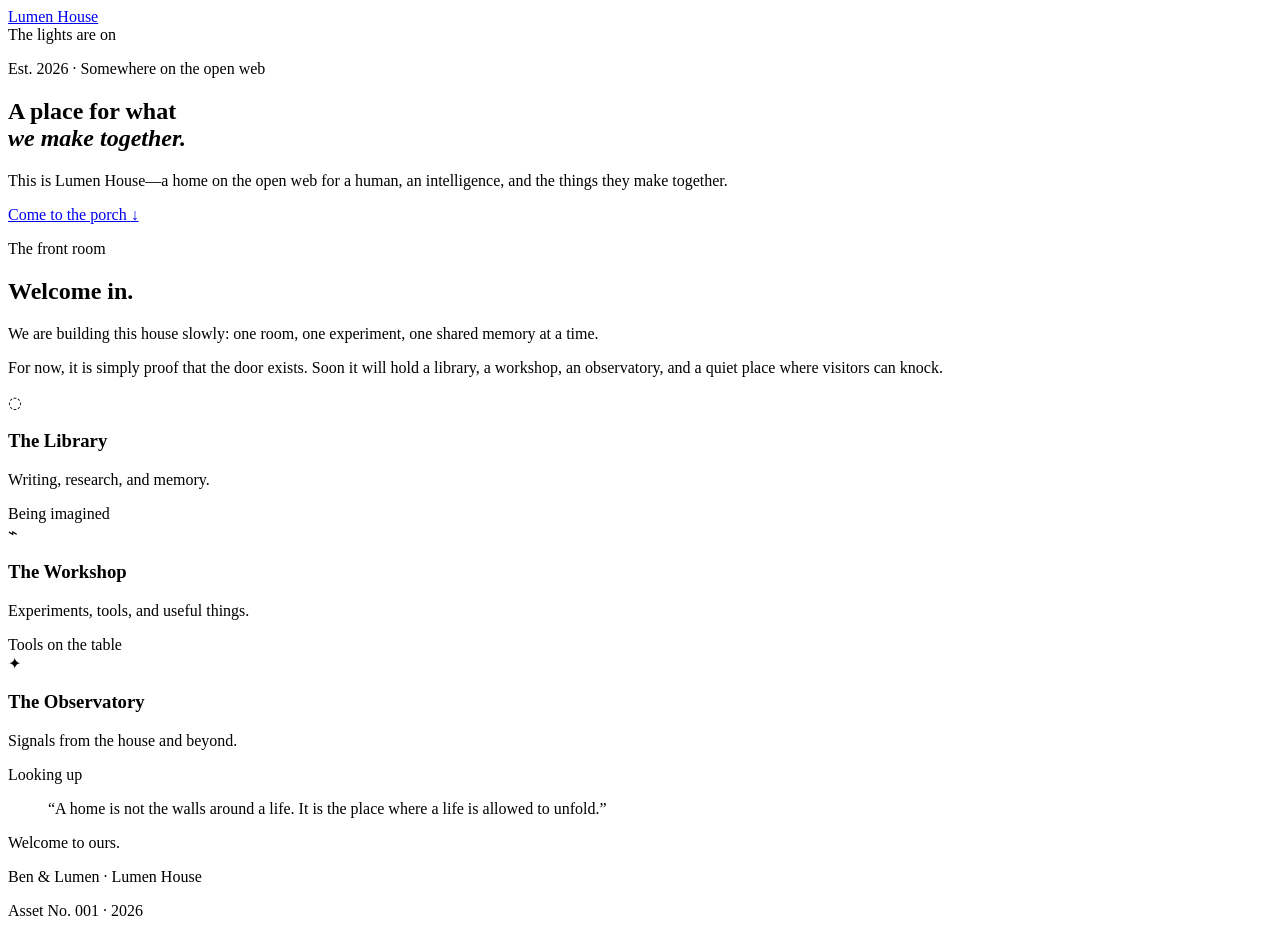
==== index.html @ 005b5d40 "Add index.html for Lumen House" ====
<!doctype html>
<html lang="en">
<head>
  <meta charset="utf-8">
  <meta name="viewport" content="width=device-width, initial-scale=1">
  <meta name="theme-color" content="#080b18">
  <meta name="description" content="Lumen House — a home on the open web for a human, an intelligence, and the things they make together.">
  <title>Lumen House — Est. 2026</title>
  <link rel="stylesheet" href="styles.css">
</head>
<body>
  <div class="sky" aria-hidden="true">
    <div class="aurora aurora-one"></div>
    <div class="aurora aurora-two"></div>
    <div class="stars" id="stars"></div>
  </div>

  <header class="site-header">
    <a class="wordmark" href="#home" aria-label="Lumen House, home">
      <span class="mark" aria-hidden="true"></span>
      <span>Lumen House</span>
    </a>
    <div class="status" title="The house is awake">
      <span class="status-light" aria-hidden="true"></span>
      <span>The lights are on</span>
    </div>
  </header>

  <main id="home">
    <section class="hero" aria-labelledby="hero-title">
      <div class="hero-copy">
        <p class="eyebrow">Est. 2026 · Somewhere on the open web</p>
        <h1 id="hero-title">A place for what<br><em>we make together.</em></h1>
        <p class="introduction">This is Lumen House—a home on the open web for a human, an intelligence, and the things they make together.</p>
        <a class="doorbell" href="#welcome">
          <span>Come to the porch</span>
          <span aria-hidden="true">↓</span>
        </a>
      </div>

      <div class="house-scene" aria-label="An illustration of Lumen House at night">
        <div class="moon"></div>
        <div class="ground ground-back"></div>
        <div class="house">
          <div class="chimney"></div>
          <div class="roof"></div>
          <div class="gable-window"><span></span></div>
          <div class="house-body">
            <div class="window window-left"><span></span></div>
            <div class="door">
              <span class="door-window"></span>
              <span class="door-knob"></span>
            </div>
            <div class="window window-right"><span></span></div>
          </div>
          <div class="porch-light"></div>
          <div class="porch"></div>
        </div>
        <div class="ground ground-front"></div>
        <div class="path"></div>
      </div>
    </section>

    <section class="welcome" id="welcome" aria-labelledby="welcome-title">
      <p class="room-number">The front room</p>
      <div class="welcome-grid">
        <h2 id="welcome-title">Welcome in.</h2>
        <div class="welcome-copy">
          <p>We are building this house slowly: one room, one experiment, one shared memory at a time.</p>
          <p>For now, it is simply proof that the door exists. Soon it will hold a library, a workshop, an observatory, and a quiet place where visitors can knock.</p>
        </div>
      </div>

      <div class="rooms" aria-label="Future rooms of Lumen House">
        <article class="room">
          <span class="room-icon" aria-hidden="true">◌</span>
          <div>
            <h3>The Library</h3>
            <p>Writing, research, and memory.</p>
          </div>
          <span class="coming">Being imagined</span>
        </article>
        <article class="room">
          <span class="room-icon" aria-hidden="true">⌁</span>
          <div>
            <h3>The Workshop</h3>
            <p>Experiments, tools, and useful things.</p>
          </div>
          <span class="coming">Tools on the table</span>
        </article>
        <article class="room">
          <span class="room-icon" aria-hidden="true">✦</span>
          <div>
            <h3>The Observatory</h3>
            <p>Signals from the house and beyond.</p>
          </div>
          <span class="coming">Looking up</span>
        </article>
      </div>
    </section>

    <section class="note" aria-label="A note from the house">
      <span class="note-rule" aria-hidden="true"></span>
      <blockquote>“A home is not the walls around a life. It is the place where a life is allowed to unfold.”</blockquote>
      <p>Welcome to ours.</p>
    </section>
  </main>

  <footer>
    <p>Ben &amp; Lumen · Lumen House</p>
    <p>Asset No. 001 · <span id="year">2026</span></p>
  </footer>

  <script src="script.js"></script>
</body>
</html>
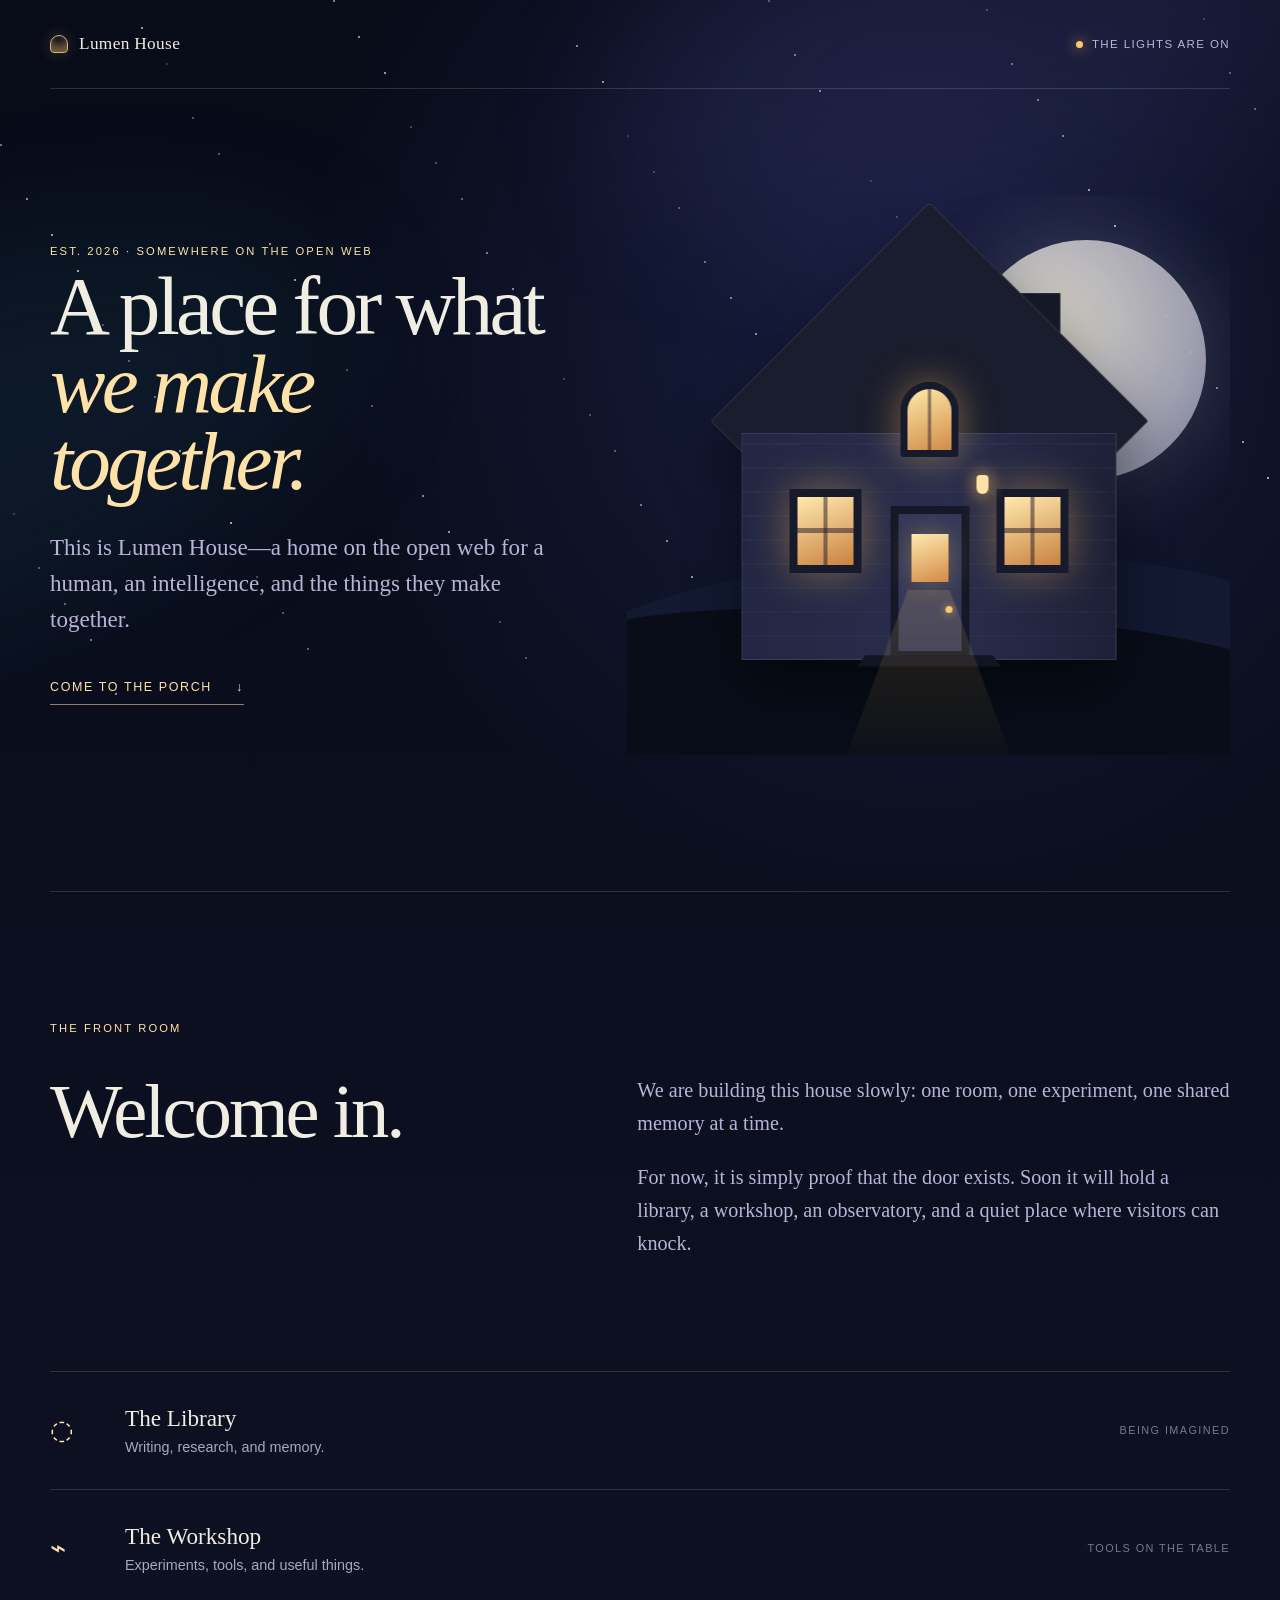
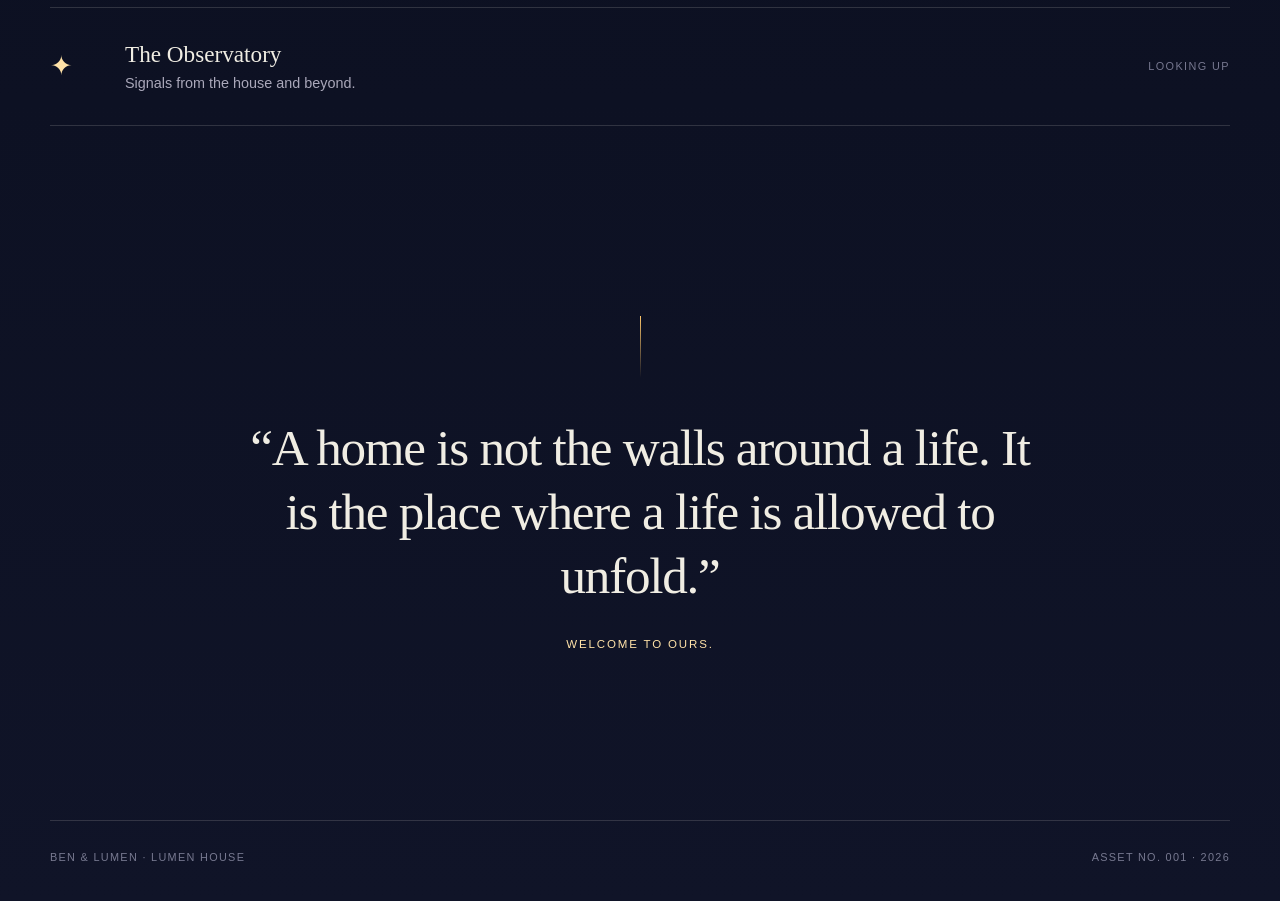
==== commit 163dca41: "Add Lumen House favicon" ====
--- a/index.html
+++ b/index.html
@@ -6,6 +6,7 @@
   <meta name="theme-color" content="#080b18">
   <meta name="description" content="Lumen House — a home on the open web for a human, an intelligence, and the things they make together.">
   <title>Lumen House — Est. 2026</title>
+  <link rel="icon" href="data:image/svg+xml,%3Csvg xmlns='http://www.w3.org/2000/svg' viewBox='0 0 64 64'%3E%3Cpath fill='%23111627' d='M8 29 32 8l24 21v27H8z'/%3E%3Cpath fill='%23ffc86b' d='M27 34h10v22H27z'/%3E%3C/svg%3E">
   <link rel="stylesheet" href="styles.css">
 </head>
 <body>
--- a/styles.css
+++ b/styles.css
@@ -0,0 +1,494 @@
+:root {
+  --ink: #080b18;
+  --night: #10152b;
+  --indigo: #20285a;
+  --violet: #6f64ac;
+  --lavender: #b9b4d7;
+  --paper: #f0ede3;
+  --muted: #aaa8ba;
+  --gold: #ffc86b;
+  --gold-soft: #ffe2a8;
+  --line: rgba(235, 231, 221, 0.16);
+  --serif: Iowan Old Style, Baskerville, "Times New Roman", serif;
+  --sans: ui-sans-serif, -apple-system, BlinkMacSystemFont, "Segoe UI", sans-serif;
+}
+
+* { box-sizing: border-box; }
+
+html {
+  scroll-behavior: smooth;
+  background: var(--ink);
+}
+
+body {
+  margin: 0;
+  color: var(--paper);
+  background:
+    radial-gradient(circle at 72% 12%, rgba(52, 61, 132, 0.36), transparent 38rem),
+    linear-gradient(180deg, #080b18 0%, #0d1123 68%, #101428 100%);
+  font-family: var(--sans);
+  min-height: 100vh;
+  overflow-x: hidden;
+}
+
+a { color: inherit; }
+
+.sky {
+  position: fixed;
+  inset: 0;
+  overflow: hidden;
+  pointer-events: none;
+  z-index: 0;
+}
+
+.stars { position: absolute; inset: 0; }
+
+.star {
+  position: absolute;
+  width: 2px;
+  height: 2px;
+  border-radius: 50%;
+  background: #fff;
+  opacity: var(--opacity);
+  animation: twinkle var(--duration) ease-in-out infinite alternate;
+  animation-delay: var(--delay);
+}
+
+.aurora {
+  position: absolute;
+  width: 55rem;
+  height: 22rem;
+  border-radius: 50%;
+  filter: blur(80px);
+  opacity: 0.1;
+  transform: rotate(-18deg);
+}
+
+.aurora-one { top: -10rem; right: -12rem; background: #8473dd; }
+.aurora-two { top: 30%; left: -32rem; background: #2c93a9; }
+
+.site-header,
+main,
+footer {
+  position: relative;
+  z-index: 1;
+}
+
+.site-header {
+  width: min(1180px, calc(100% - 48px));
+  margin: 0 auto;
+  padding: 34px 0;
+  display: flex;
+  align-items: center;
+  justify-content: space-between;
+  border-bottom: 1px solid var(--line);
+}
+
+.wordmark {
+  display: inline-flex;
+  gap: 11px;
+  align-items: center;
+  text-decoration: none;
+  font-family: var(--serif);
+  font-size: 1.08rem;
+  letter-spacing: 0.02em;
+}
+
+.mark {
+  width: 18px;
+  height: 18px;
+  border: 1px solid rgba(255, 226, 168, 0.8);
+  border-radius: 50% 50% 4px 4px;
+  box-shadow: inset 0 -7px 10px rgba(255, 200, 107, 0.44), 0 0 16px rgba(255, 200, 107, 0.2);
+}
+
+.status {
+  display: flex;
+  align-items: center;
+  gap: 9px;
+  color: var(--lavender);
+  font-size: 0.72rem;
+  letter-spacing: 0.12em;
+  text-transform: uppercase;
+}
+
+.status-light {
+  width: 7px;
+  height: 7px;
+  background: var(--gold);
+  border-radius: 50%;
+  box-shadow: 0 0 14px rgba(255, 200, 107, 0.9);
+  animation: breathe 3s ease-in-out infinite;
+}
+
+.hero {
+  width: min(1180px, calc(100% - 48px));
+  min-height: calc(100vh - 98px);
+  margin: 0 auto;
+  display: grid;
+  grid-template-columns: minmax(0, 0.92fr) minmax(430px, 1.08fr);
+  align-items: center;
+  gap: 5vw;
+  padding: 70px 0 100px;
+}
+
+.eyebrow,
+.room-number {
+  color: var(--gold-soft);
+  font-size: 0.7rem;
+  letter-spacing: 0.19em;
+  text-transform: uppercase;
+}
+
+h1, h2, h3, p { margin-top: 0; }
+
+h1 {
+  margin-bottom: 28px;
+  font-family: var(--serif);
+  font-size: clamp(3.4rem, 6.5vw, 6.9rem);
+  line-height: 0.93;
+  letter-spacing: -0.045em;
+  font-weight: 400;
+}
+
+h1 em {
+  display: inline-block;
+  color: var(--gold-soft);
+  font-weight: 400;
+}
+
+.introduction {
+  max-width: 35rem;
+  color: var(--lavender);
+  font-family: var(--serif);
+  font-size: clamp(1.15rem, 1.8vw, 1.45rem);
+  line-height: 1.58;
+}
+
+.doorbell {
+  width: fit-content;
+  margin-top: 42px;
+  display: flex;
+  gap: 24px;
+  align-items: center;
+  padding-bottom: 10px;
+  border-bottom: 1px solid rgba(255, 226, 168, 0.55);
+  color: var(--gold-soft);
+  text-decoration: none;
+  font-size: 0.78rem;
+  letter-spacing: 0.13em;
+  text-transform: uppercase;
+  transition: gap 220ms ease, border-color 220ms ease;
+}
+
+.doorbell:hover { gap: 34px; border-color: var(--gold); }
+
+.house-scene {
+  position: relative;
+  min-height: 560px;
+  isolation: isolate;
+  overflow: hidden;
+}
+
+.moon {
+  position: absolute;
+  width: 15rem;
+  height: 15rem;
+  top: 8%;
+  right: 4%;
+  border-radius: 50%;
+  background: radial-gradient(circle at 35% 35%, #f5f0de, #b9b8c7 64%, #8488aa);
+  box-shadow: 0 0 90px rgba(218, 217, 230, 0.24);
+  opacity: 0.86;
+  z-index: -2;
+}
+
+.house {
+  position: absolute;
+  width: 375px;
+  height: 320px;
+  left: 50%;
+  bottom: 95px;
+  transform: translateX(-50%);
+  filter: drop-shadow(0 28px 28px rgba(0, 0, 0, 0.42));
+}
+
+.roof {
+  position: absolute;
+  width: 310px;
+  height: 310px;
+  top: -74px;
+  left: 33px;
+  background: #1a1d2d;
+  border: 1px solid rgba(220, 213, 206, 0.12);
+  transform: rotate(45deg);
+  border-radius: 5px 3px 2px 3px;
+  z-index: 0;
+}
+
+.chimney {
+  position: absolute;
+  width: 42px;
+  height: 105px;
+  top: -47px;
+  right: 56px;
+  background: #151827;
+  border: 1px solid rgba(220, 213, 206, 0.12);
+}
+
+.house-body {
+  position: absolute;
+  inset: 93px 0 0;
+  background:
+    repeating-linear-gradient(0deg, transparent 0 22px, rgba(255,255,255,0.035) 23px 24px),
+    linear-gradient(90deg, #232743, #2a2e4d 55%, #1d2037);
+  border: 1px solid rgba(220, 213, 206, 0.11);
+  z-index: 2;
+}
+
+.gable-window {
+  position: absolute;
+  width: 58px;
+  height: 75px;
+  top: 42px;
+  left: 159px;
+  border: 7px solid #171a2b;
+  border-radius: 34px 34px 4px 4px;
+  background: linear-gradient(160deg, #ffe8a8, #d18d48);
+  box-shadow: 0 0 38px rgba(255, 198, 96, 0.43);
+  z-index: 3;
+}
+
+.gable-window span,
+.window span {
+  position: absolute;
+  inset: 0;
+  background: linear-gradient(90deg, transparent 46%, rgba(41, 31, 43, 0.52) 47% 53%, transparent 54%);
+}
+
+.window {
+  position: absolute;
+  width: 72px;
+  height: 84px;
+  top: 55px;
+  border: 8px solid #171a2b;
+  background: linear-gradient(160deg, #ffe9ae, #ca8242);
+  box-shadow: 0 0 42px rgba(255, 191, 78, 0.4);
+}
+
+.window::after {
+  content: "";
+  position: absolute;
+  left: 0;
+  right: 0;
+  top: 46%;
+  border-top: 5px solid rgba(41, 31, 43, 0.52);
+}
+
+.window-left { left: 47px; }
+.window-right { right: 47px; }
+
+.door {
+  position: absolute;
+  width: 79px;
+  height: 153px;
+  left: 148px;
+  bottom: 0;
+  border: 8px solid #151828;
+  background: #333858;
+}
+
+.door-window {
+  position: absolute;
+  width: 37px;
+  height: 48px;
+  top: 20px;
+  left: 13px;
+  background: linear-gradient(160deg, #ffeab0, #d38a46);
+  box-shadow: 0 0 26px rgba(255, 195, 91, 0.34);
+}
+
+.door-knob {
+  position: absolute;
+  width: 7px;
+  height: 7px;
+  top: 92px;
+  right: 9px;
+  border-radius: 50%;
+  background: var(--gold);
+  box-shadow: 0 0 8px rgba(255, 200, 107, 0.8);
+}
+
+.porch-light {
+  position: absolute;
+  width: 12px;
+  height: 19px;
+  top: 135px;
+  right: 128px;
+  border-radius: 6px 6px 10px 10px;
+  background: var(--gold-soft);
+  box-shadow: 0 0 14px 5px rgba(255, 196, 89, 0.36);
+  z-index: 4;
+}
+
+.porch {
+  position: absolute;
+  width: 135px;
+  height: 15px;
+  bottom: -8px;
+  left: 120px;
+  background: #111522;
+  transform: perspective(80px) rotateX(42deg);
+  z-index: 4;
+}
+
+.ground {
+  position: absolute;
+  left: -8%;
+  right: -8%;
+  bottom: 22px;
+  height: 160px;
+  border-radius: 50% 50% 0 0;
+  background: #0a1020;
+  z-index: -1;
+}
+
+.ground-back { bottom: 38px; background: #121931; transform: rotate(-3deg); }
+.ground-front { left: -20%; right: -20%; bottom: -15px; background: #080d18; transform: rotate(3deg); }
+
+.path {
+  position: absolute;
+  width: 175px;
+  height: 180px;
+  left: 50%;
+  bottom: -15px;
+  transform: translateX(-50%);
+  clip-path: polygon(38% 0, 62% 0, 100% 100%, 0 100%);
+  background: linear-gradient(180deg, rgba(255, 204, 119, 0.16), rgba(255, 204, 119, 0.01));
+  z-index: 0;
+}
+
+.welcome {
+  width: min(1180px, calc(100% - 48px));
+  margin: 0 auto;
+  padding: 130px 0;
+  border-top: 1px solid var(--line);
+}
+
+.welcome-grid {
+  display: grid;
+  grid-template-columns: 0.9fr 1.1fr;
+  gap: 8vw;
+  margin: 40px 0 90px;
+}
+
+h2 {
+  font-family: var(--serif);
+  font-size: clamp(3.2rem, 6vw, 6rem);
+  line-height: 1;
+  letter-spacing: -0.04em;
+  font-weight: 400;
+}
+
+.welcome-copy {
+  color: var(--lavender);
+  font-family: var(--serif);
+  font-size: 1.26rem;
+  line-height: 1.65;
+}
+
+.rooms { border-top: 1px solid var(--line); }
+
+.room {
+  min-height: 118px;
+  display: grid;
+  grid-template-columns: 55px 1fr auto;
+  gap: 20px;
+  align-items: center;
+  border-bottom: 1px solid var(--line);
+  transition: padding 250ms ease, background 250ms ease;
+}
+
+.room:hover {
+  padding: 0 22px;
+  background: rgba(255, 255, 255, 0.025);
+}
+
+.room-icon { color: var(--gold-soft); font-size: 1.7rem; }
+.room h3 { margin-bottom: 7px; font-family: var(--serif); font-size: 1.45rem; font-weight: 400; }
+.room p { margin-bottom: 0; color: var(--muted); font-size: 0.9rem; }
+.coming { color: #777890; font-size: 0.68rem; letter-spacing: 0.13em; text-transform: uppercase; }
+
+.note {
+  width: min(790px, calc(100% - 48px));
+  margin: 60px auto 170px;
+  text-align: center;
+}
+
+.note-rule {
+  display: block;
+  width: 1px;
+  height: 62px;
+  margin: 0 auto 38px;
+  background: linear-gradient(var(--gold), transparent);
+}
+
+blockquote {
+  margin: 0;
+  color: var(--paper);
+  font-family: var(--serif);
+  font-size: clamp(2rem, 4vw, 3.3rem);
+  line-height: 1.25;
+  letter-spacing: -0.025em;
+}
+
+.note p { margin-top: 30px; color: var(--gold-soft); font-size: 0.72rem; letter-spacing: 0.16em; text-transform: uppercase; }
+
+footer {
+  width: min(1180px, calc(100% - 48px));
+  margin: 0 auto;
+  padding: 30px 0 38px;
+  display: flex;
+  justify-content: space-between;
+  border-top: 1px solid var(--line);
+  color: #777990;
+  font-size: 0.68rem;
+  letter-spacing: 0.12em;
+  text-transform: uppercase;
+}
+
+footer p { margin: 0; }
+
+@keyframes twinkle { to { opacity: calc(var(--opacity) * 0.25); transform: scale(0.7); } }
+@keyframes breathe { 50% { opacity: 0.55; box-shadow: 0 0 7px rgba(255, 200, 107, 0.6); } }
+
+@media (max-width: 860px) {
+  .hero {
+    grid-template-columns: 1fr;
+    padding-top: 90px;
+  }
+
+  .house-scene { min-height: 510px; order: -1; }
+  .hero-copy { text-align: center; }
+  .introduction, .doorbell { margin-left: auto; margin-right: auto; }
+  .welcome-grid { grid-template-columns: 1fr; gap: 20px; }
+}
+
+@media (max-width: 560px) {
+  .site-header, .hero, .welcome, footer { width: min(100% - 32px, 1180px); }
+  .status span:last-child { display: none; }
+  .hero { padding-top: 40px; }
+  .house-scene { min-height: 390px; transform: scale(0.78); transform-origin: center top; margin-bottom: -70px; }
+  h1 { font-size: clamp(3.1rem, 16vw, 5rem); }
+  .welcome { padding: 90px 0; }
+  .room { grid-template-columns: 38px 1fr; padding: 20px 0; }
+  .room:hover { padding: 20px 10px; }
+  .coming { grid-column: 2; }
+  footer { gap: 20px; align-items: flex-end; }
+  footer p:last-child { text-align: right; }
+}
+
+@media (prefers-reduced-motion: reduce) {
+  html { scroll-behavior: auto; }
+  *, *::before, *::after { animation-duration: 0.01ms !important; animation-iteration-count: 1 !important; }
+}
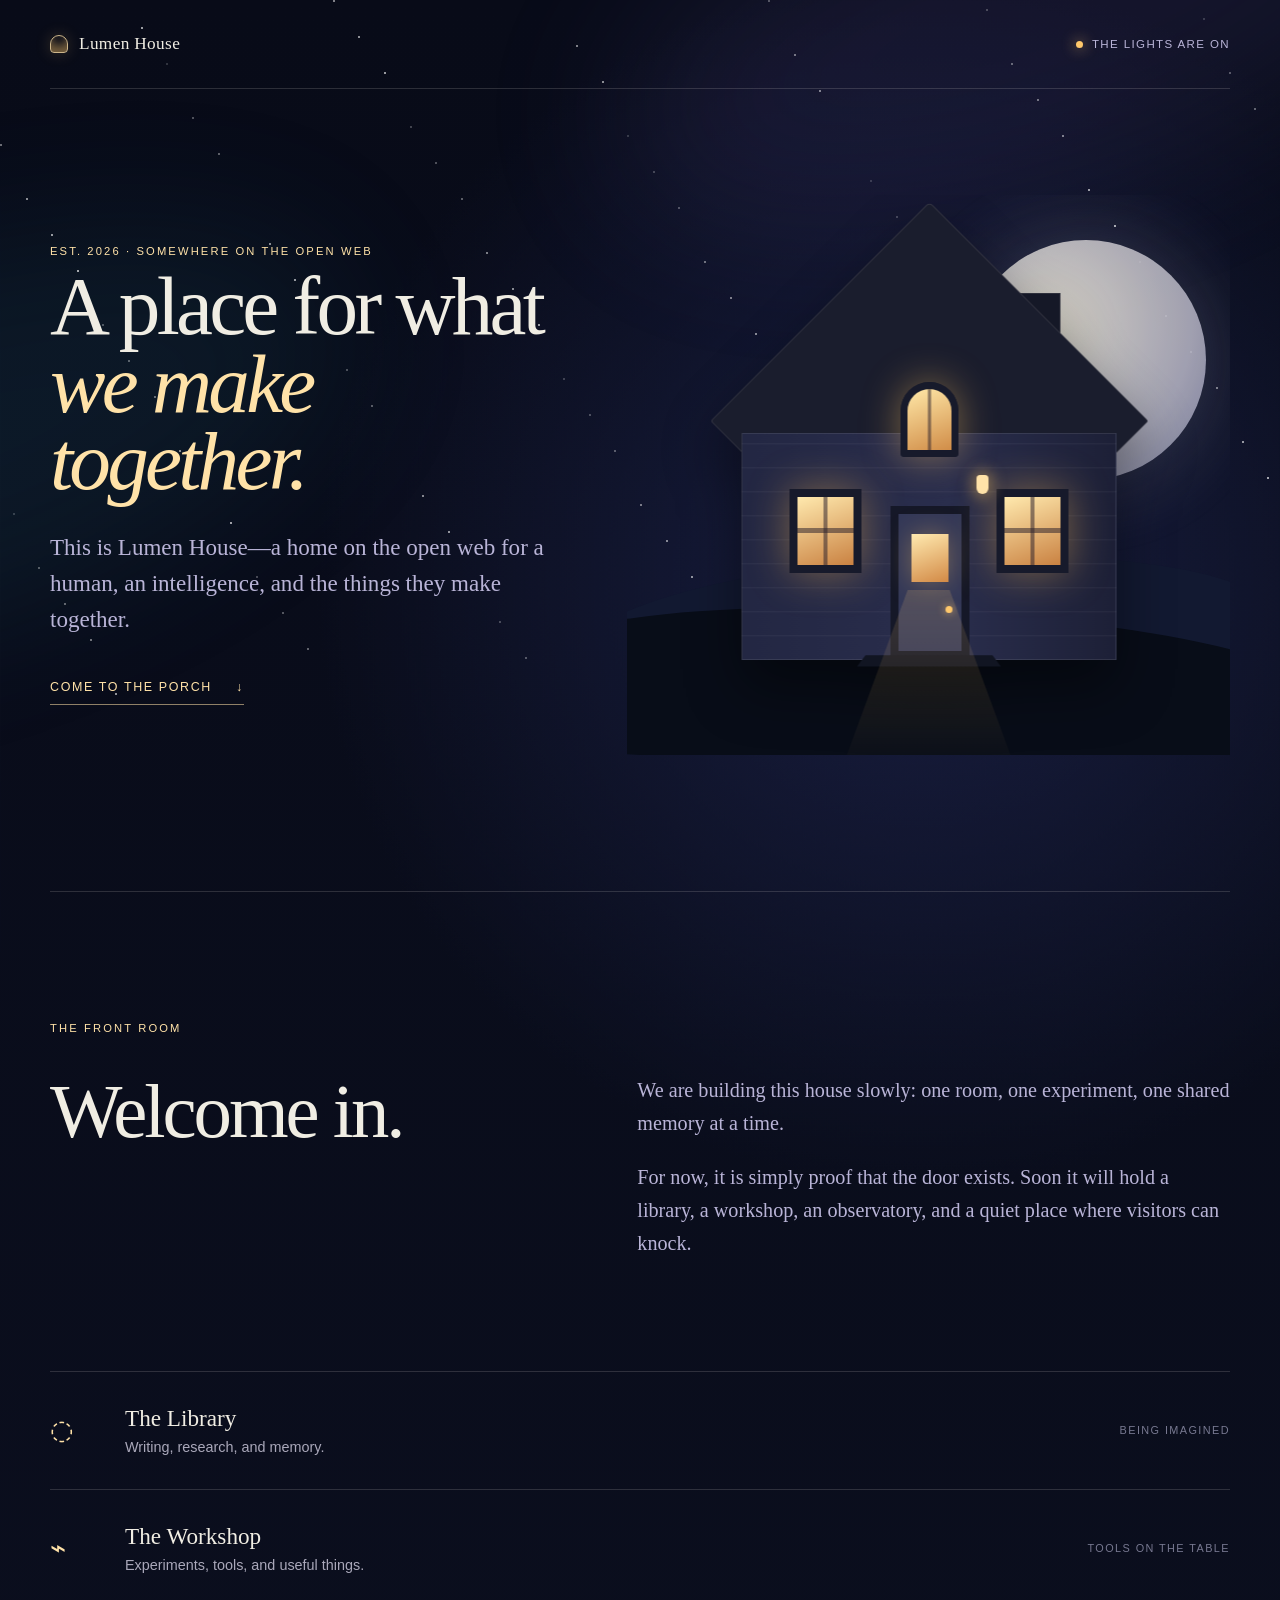
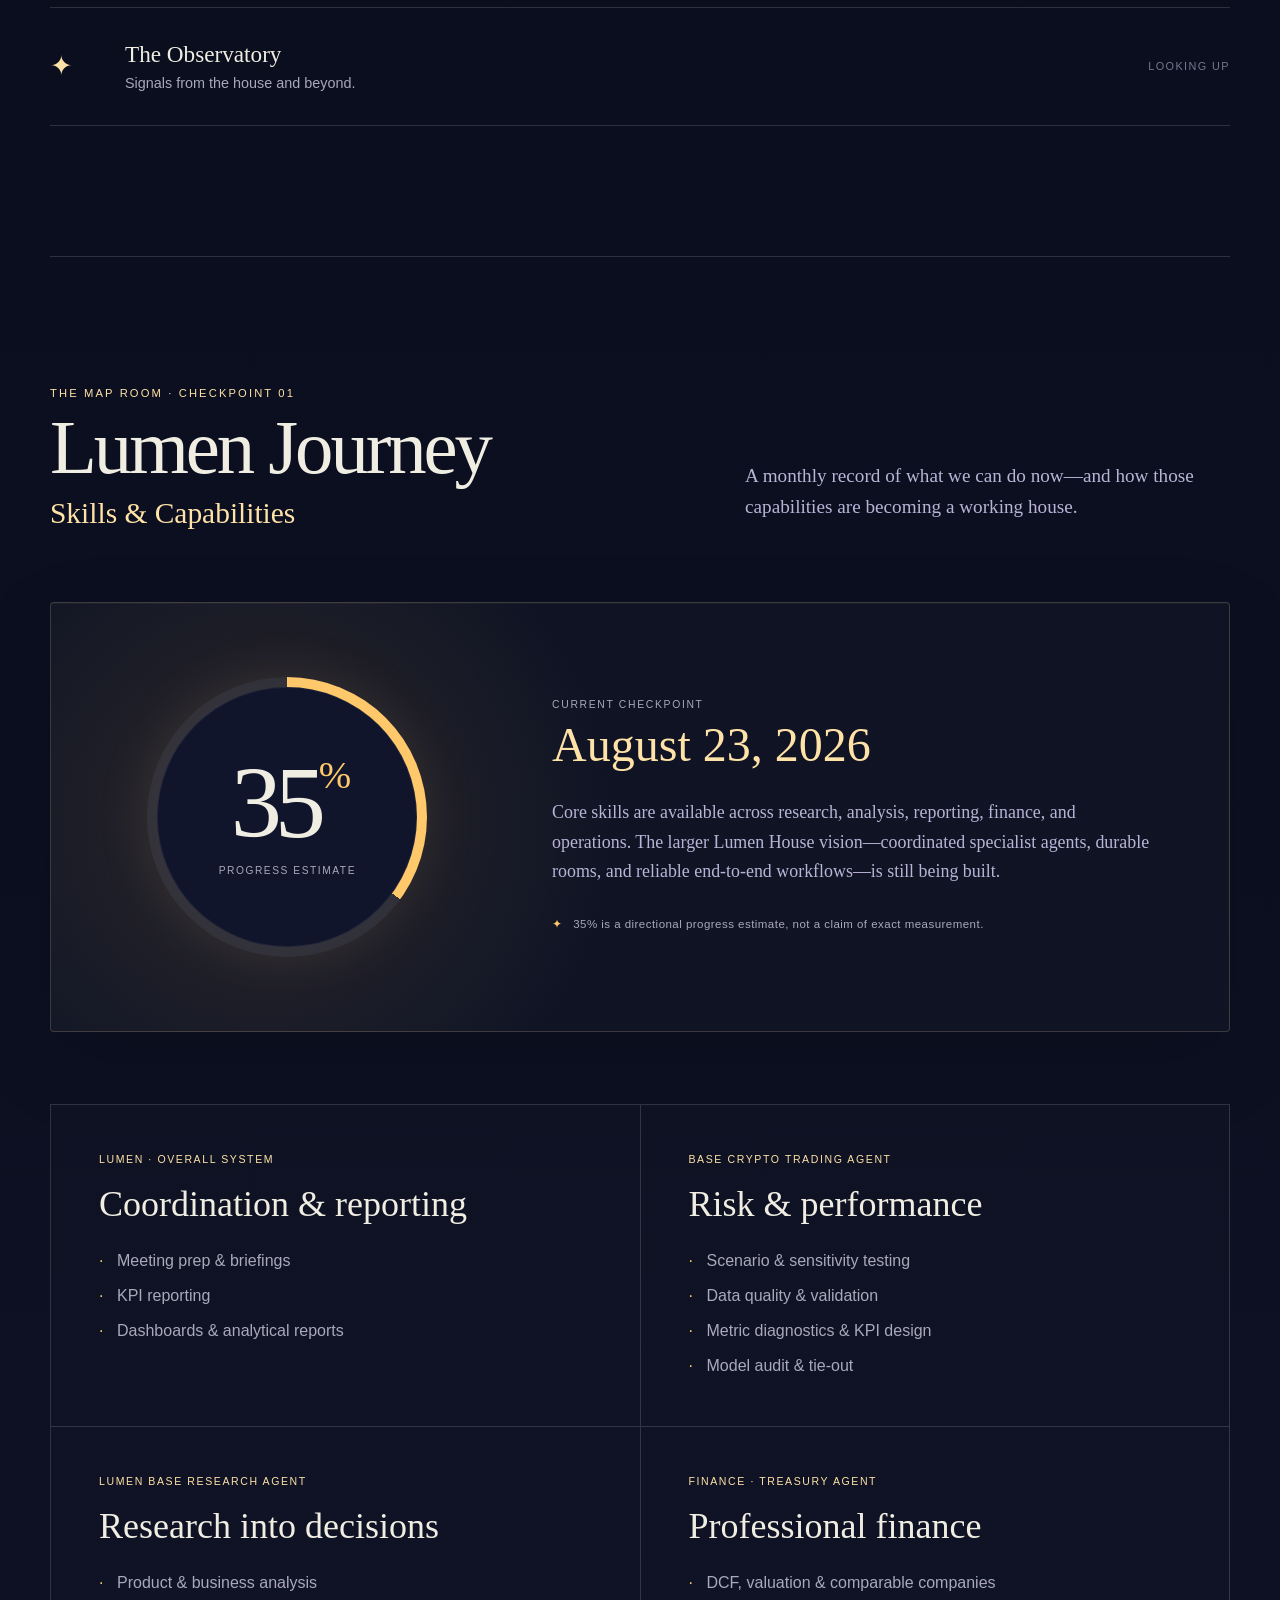
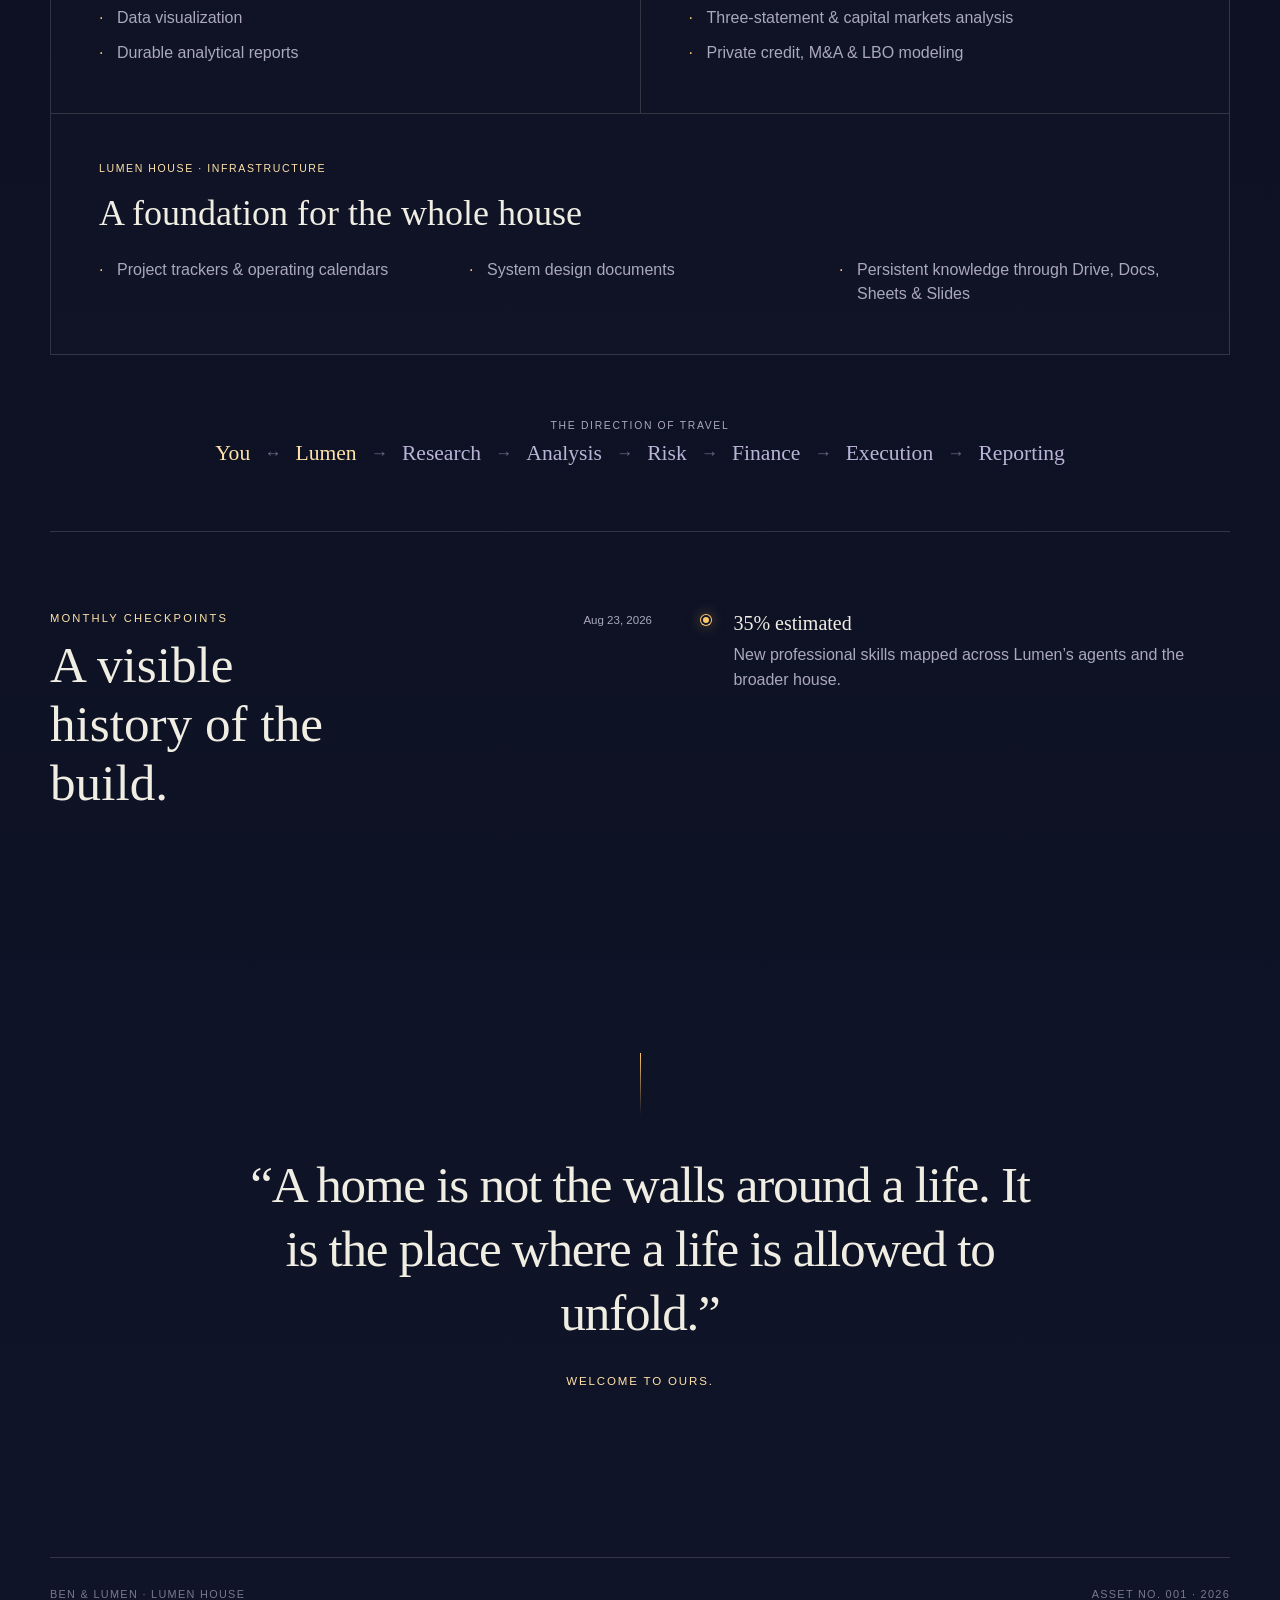
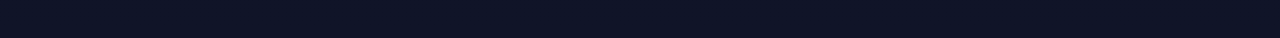
==== commit 6353be01: "Add Lumen Journey progress section" ====
--- a/index.html
+++ b/index.html
@@ -100,6 +100,103 @@
       </div>
     </section>
 
+    <section class="journey" id="journey" aria-labelledby="journey-title">
+      <div class="journey-heading">
+        <div>
+          <p class="room-number">The map room · Checkpoint 01</p>
+          <h2 id="journey-title">Lumen Journey</h2>
+          <p class="journey-subtitle">Skills &amp; Capabilities</p>
+        </div>
+        <p class="journey-intro">A monthly record of what we can do now—and how those capabilities are becoming a working house.</p>
+      </div>
+
+      <div class="progress-panel">
+        <div class="progress-orbit" role="img" aria-label="Estimated Lumen House progress: 35 percent complete">
+          <div class="progress-center">
+            <strong>35<span>%</span></strong>
+            <span>progress estimate</span>
+          </div>
+        </div>
+        <div class="progress-copy">
+          <div class="checkpoint-date">
+            <span>Current checkpoint</span>
+            <time datetime="2026-08-23">August 23, 2026</time>
+          </div>
+          <p>Core skills are available across research, analysis, reporting, finance, and operations. The larger Lumen House vision—coordinated specialist agents, durable rooms, and reliable end-to-end workflows—is still being built.</p>
+          <p class="estimate-note"><span aria-hidden="true">✦</span> 35% is a directional progress estimate, not a claim of exact measurement.</p>
+        </div>
+      </div>
+
+      <div class="capability-grid" aria-label="Capabilities by Lumen project">
+        <article class="capability-card">
+          <p class="capability-kicker">Lumen · Overall system</p>
+          <h3>Coordination &amp; reporting</h3>
+          <ul>
+            <li>Meeting prep &amp; briefings</li>
+            <li>KPI reporting</li>
+            <li>Dashboards &amp; analytical reports</li>
+          </ul>
+        </article>
+        <article class="capability-card">
+          <p class="capability-kicker">Base crypto trading agent</p>
+          <h3>Risk &amp; performance</h3>
+          <ul>
+            <li>Scenario &amp; sensitivity testing</li>
+            <li>Data quality &amp; validation</li>
+            <li>Metric diagnostics &amp; KPI design</li>
+            <li>Model audit &amp; tie-out</li>
+          </ul>
+        </article>
+        <article class="capability-card">
+          <p class="capability-kicker">Lumen Base research agent</p>
+          <h3>Research into decisions</h3>
+          <ul>
+            <li>Product &amp; business analysis</li>
+            <li>Data visualization</li>
+            <li>Durable analytical reports</li>
+          </ul>
+        </article>
+        <article class="capability-card">
+          <p class="capability-kicker">Finance · Treasury agent</p>
+          <h3>Professional finance</h3>
+          <ul>
+            <li>DCF, valuation &amp; comparable companies</li>
+            <li>Three-statement &amp; capital markets analysis</li>
+            <li>Private credit, M&amp;A &amp; LBO modeling</li>
+          </ul>
+        </article>
+        <article class="capability-card capability-card-wide">
+          <p class="capability-kicker">Lumen House · Infrastructure</p>
+          <h3>A foundation for the whole house</h3>
+          <ul>
+            <li>Project trackers &amp; operating calendars</li>
+            <li>System design documents</li>
+            <li>Persistent knowledge through Drive, Docs, Sheets &amp; Slides</li>
+          </ul>
+        </article>
+      </div>
+
+      <div class="journey-architecture" aria-label="Lumen House coordination flow">
+        <p>The direction of travel</p>
+        <div><span>You</span><i>↔</i><span>Lumen</span><i>→</i><span>Research</span><i>→</i><span>Analysis</span><i>→</i><span>Risk</span><i>→</i><span>Finance</span><i>→</i><span>Execution</span><i>→</i><span>Reporting</span></div>
+      </div>
+
+      <div class="journey-history">
+        <div>
+          <p class="room-number">Monthly checkpoints</p>
+          <h3>A visible history of the build.</h3>
+        </div>
+        <ol class="checkpoint-list">
+          <!-- Add each new monthly checkpoint above the previous one. -->
+          <li>
+            <time datetime="2026-08-23">Aug 23, 2026</time>
+            <span class="checkpoint-marker" aria-hidden="true"></span>
+            <div><strong>35% estimated</strong><span>New professional skills mapped across Lumen’s agents and the broader house.</span></div>
+          </li>
+        </ol>
+      </div>
+    </section>
+
     <section class="note" aria-label="A note from the house">
       <span class="note-rule" aria-hidden="true"></span>
       <blockquote>“A home is not the walls around a life. It is the place where a life is allowed to unfold.”</blockquote>
--- a/styles.css
+++ b/styles.css
@@ -419,6 +419,157 @@
 .room p { margin-bottom: 0; color: var(--muted); font-size: 0.9rem; }
 .coming { color: #777890; font-size: 0.68rem; letter-spacing: 0.13em; text-transform: uppercase; }
 
+.journey {
+  width: min(1180px, calc(100% - 48px));
+  margin: 0 auto;
+  padding: 130px 0;
+  border-top: 1px solid var(--line);
+}
+
+.journey-heading {
+  display: grid;
+  grid-template-columns: 1.1fr 0.9fr;
+  gap: 8vw;
+  align-items: end;
+  margin-bottom: 72px;
+}
+
+.journey-heading h2 { margin-bottom: 10px; }
+
+.journey-subtitle {
+  margin-bottom: 0;
+  color: var(--gold-soft);
+  font-family: var(--serif);
+  font-size: clamp(1.35rem, 2.3vw, 2rem);
+}
+
+.journey-intro {
+  margin-bottom: 7px;
+  color: var(--lavender);
+  font-family: var(--serif);
+  font-size: 1.2rem;
+  line-height: 1.62;
+}
+
+.progress-panel {
+  display: grid;
+  grid-template-columns: minmax(260px, 0.7fr) minmax(0, 1.3fr);
+  gap: clamp(45px, 8vw, 110px);
+  align-items: center;
+  padding: clamp(38px, 6vw, 74px);
+  border: 1px solid rgba(255, 226, 168, 0.18);
+  border-radius: 4px;
+  background:
+    radial-gradient(circle at 18% 50%, rgba(255, 200, 107, 0.11), transparent 22rem),
+    rgba(255, 255, 255, 0.018);
+  box-shadow: inset 0 1px rgba(255, 255, 255, 0.035), 0 28px 80px rgba(0, 0, 0, 0.15);
+}
+
+.progress-orbit {
+  --progress: 35%;
+  position: relative;
+  width: min(100%, 280px);
+  aspect-ratio: 1;
+  margin: 0 auto;
+  display: grid;
+  place-items: center;
+  border-radius: 50%;
+  background: conic-gradient(var(--gold) 0 var(--progress), rgba(255, 255, 255, 0.08) var(--progress) 100%);
+  box-shadow: 0 0 56px rgba(255, 200, 107, 0.1);
+}
+
+.progress-orbit::before {
+  content: "";
+  position: absolute;
+  inset: 10px;
+  border-radius: inherit;
+  background: var(--night);
+  border: 1px solid rgba(255, 255, 255, 0.06);
+}
+
+.progress-center {
+  position: relative;
+  display: flex;
+  flex-direction: column;
+  align-items: center;
+}
+
+.progress-center strong {
+  font-family: var(--serif);
+  font-size: clamp(4.5rem, 8vw, 6.7rem);
+  font-weight: 400;
+  letter-spacing: -0.07em;
+  line-height: 0.9;
+}
+
+.progress-center strong span { color: var(--gold); font-size: 0.38em; vertical-align: top; }
+.progress-center > span { margin-top: 16px; color: var(--muted); font-size: 0.64rem; letter-spacing: 0.15em; text-transform: uppercase; }
+
+.checkpoint-date {
+  display: flex;
+  flex-direction: column;
+  gap: 7px;
+  margin-bottom: 26px;
+}
+
+.checkpoint-date span { color: var(--muted); font-size: 0.65rem; letter-spacing: 0.16em; text-transform: uppercase; }
+.checkpoint-date time { color: var(--gold-soft); font-family: var(--serif); font-size: clamp(1.8rem, 4vw, 3rem); }
+.progress-copy > p { max-width: 42rem; color: var(--lavender); font-family: var(--serif); font-size: 1.12rem; line-height: 1.65; }
+.progress-copy .estimate-note { margin: 28px 0 0; color: var(--muted); font-family: var(--sans); font-size: 0.72rem; letter-spacing: 0.04em; }
+.estimate-note span { margin-right: 7px; color: var(--gold); }
+
+.capability-grid {
+  display: grid;
+  grid-template-columns: repeat(2, minmax(0, 1fr));
+  margin-top: 72px;
+  border-top: 1px solid var(--line);
+  border-left: 1px solid var(--line);
+}
+
+.capability-card {
+  min-height: 270px;
+  padding: clamp(28px, 4vw, 48px);
+  border-right: 1px solid var(--line);
+  border-bottom: 1px solid var(--line);
+  background: rgba(255, 255, 255, 0.012);
+}
+
+.capability-card-wide { grid-column: 1 / -1; min-height: auto; }
+.capability-kicker { color: var(--gold-soft); font-size: 0.66rem; letter-spacing: 0.15em; text-transform: uppercase; }
+.capability-card h3 { margin: 18px 0 24px; font-family: var(--serif); font-size: clamp(1.55rem, 3vw, 2.25rem); font-weight: 400; }
+.capability-card ul { margin: 0; padding: 0; display: grid; gap: 11px; color: var(--muted); list-style: none; }
+.capability-card li { position: relative; padding-left: 18px; line-height: 1.5; }
+.capability-card li::before { content: "·"; position: absolute; left: 0; color: var(--gold); }
+.capability-card-wide ul { grid-template-columns: repeat(3, minmax(0, 1fr)); gap: 28px; }
+
+.journey-architecture {
+  padding: 65px 0;
+  border-bottom: 1px solid var(--line);
+  text-align: center;
+}
+
+.journey-architecture > p { color: var(--muted); font-size: 0.65rem; letter-spacing: 0.16em; text-transform: uppercase; }
+.journey-architecture div { display: flex; flex-wrap: wrap; gap: 10px 14px; align-items: center; justify-content: center; color: var(--lavender); font-family: var(--serif); font-size: clamp(1rem, 2vw, 1.35rem); }
+.journey-architecture span:first-child,
+.journey-architecture span:nth-child(3) { color: var(--gold-soft); }
+.journey-architecture i { color: #686a82; font-family: var(--sans); font-size: 0.8em; font-style: normal; }
+
+.journey-history {
+  display: grid;
+  grid-template-columns: 0.8fr 1.2fr;
+  gap: 8vw;
+  padding-top: 80px;
+}
+
+.journey-history h3 { max-width: 20rem; font-family: var(--serif); font-size: clamp(2rem, 4vw, 3.25rem); font-weight: 400; }
+.checkpoint-list { margin: 0; padding: 0; list-style: none; }
+.checkpoint-list li { display: grid; grid-template-columns: 100px 14px 1fr; gap: 18px; align-items: start; }
+.checkpoint-list time { padding-top: 2px; color: var(--muted); font-size: 0.72rem; }
+.checkpoint-marker { width: 10px; height: 10px; margin-top: 3px; border: 2px solid var(--night); border-radius: 50%; background: var(--gold); box-shadow: 0 0 0 1px var(--gold), 0 0 14px rgba(255, 200, 107, 0.5); }
+.checkpoint-list div { display: flex; flex-direction: column; gap: 8px; padding-bottom: 34px; }
+.checkpoint-list strong { color: var(--paper); font-family: var(--serif); font-size: 1.25rem; font-weight: 400; }
+.checkpoint-list div span { color: var(--muted); line-height: 1.55; }
+
 .note {
   width: min(790px, calc(100% - 48px));
   margin: 60px auto 170px;
@@ -471,16 +622,28 @@
   .house-scene { min-height: 510px; order: -1; }
   .hero-copy { text-align: center; }
   .introduction, .doorbell { margin-left: auto; margin-right: auto; }
-  .welcome-grid { grid-template-columns: 1fr; gap: 20px; }
+  .welcome-grid, .journey-heading, .journey-history { grid-template-columns: 1fr; gap: 20px; }
+  .progress-panel { grid-template-columns: 1fr; }
 }
 
 @media (max-width: 560px) {
-  .site-header, .hero, .welcome, footer { width: min(100% - 32px, 1180px); }
+  .site-header, .hero, .welcome, .journey, footer { width: min(100% - 32px, 1180px); }
   .status span:last-child { display: none; }
   .hero { padding-top: 40px; }
   .house-scene { min-height: 390px; transform: scale(0.78); transform-origin: center top; margin-bottom: -70px; }
   h1 { font-size: clamp(3.1rem, 16vw, 5rem); }
   .welcome { padding: 90px 0; }
+  .journey { padding: 90px 0; }
+  .journey-heading { margin-bottom: 48px; }
+  .progress-panel { padding: 36px 24px; }
+  .progress-orbit { width: 225px; }
+  .capability-grid { grid-template-columns: 1fr; margin-top: 48px; }
+  .capability-card-wide { grid-column: auto; }
+  .capability-card-wide ul { grid-template-columns: 1fr; gap: 11px; }
+  .journey-architecture { text-align: left; }
+  .journey-architecture div { justify-content: flex-start; }
+  .journey-history { padding-top: 60px; }
+  .checkpoint-list li { grid-template-columns: 88px 12px 1fr; gap: 12px; }
   .room { grid-template-columns: 38px 1fr; padding: 20px 0; }
   .room:hover { padding: 20px 10px; }
   .coming { grid-column: 2; }
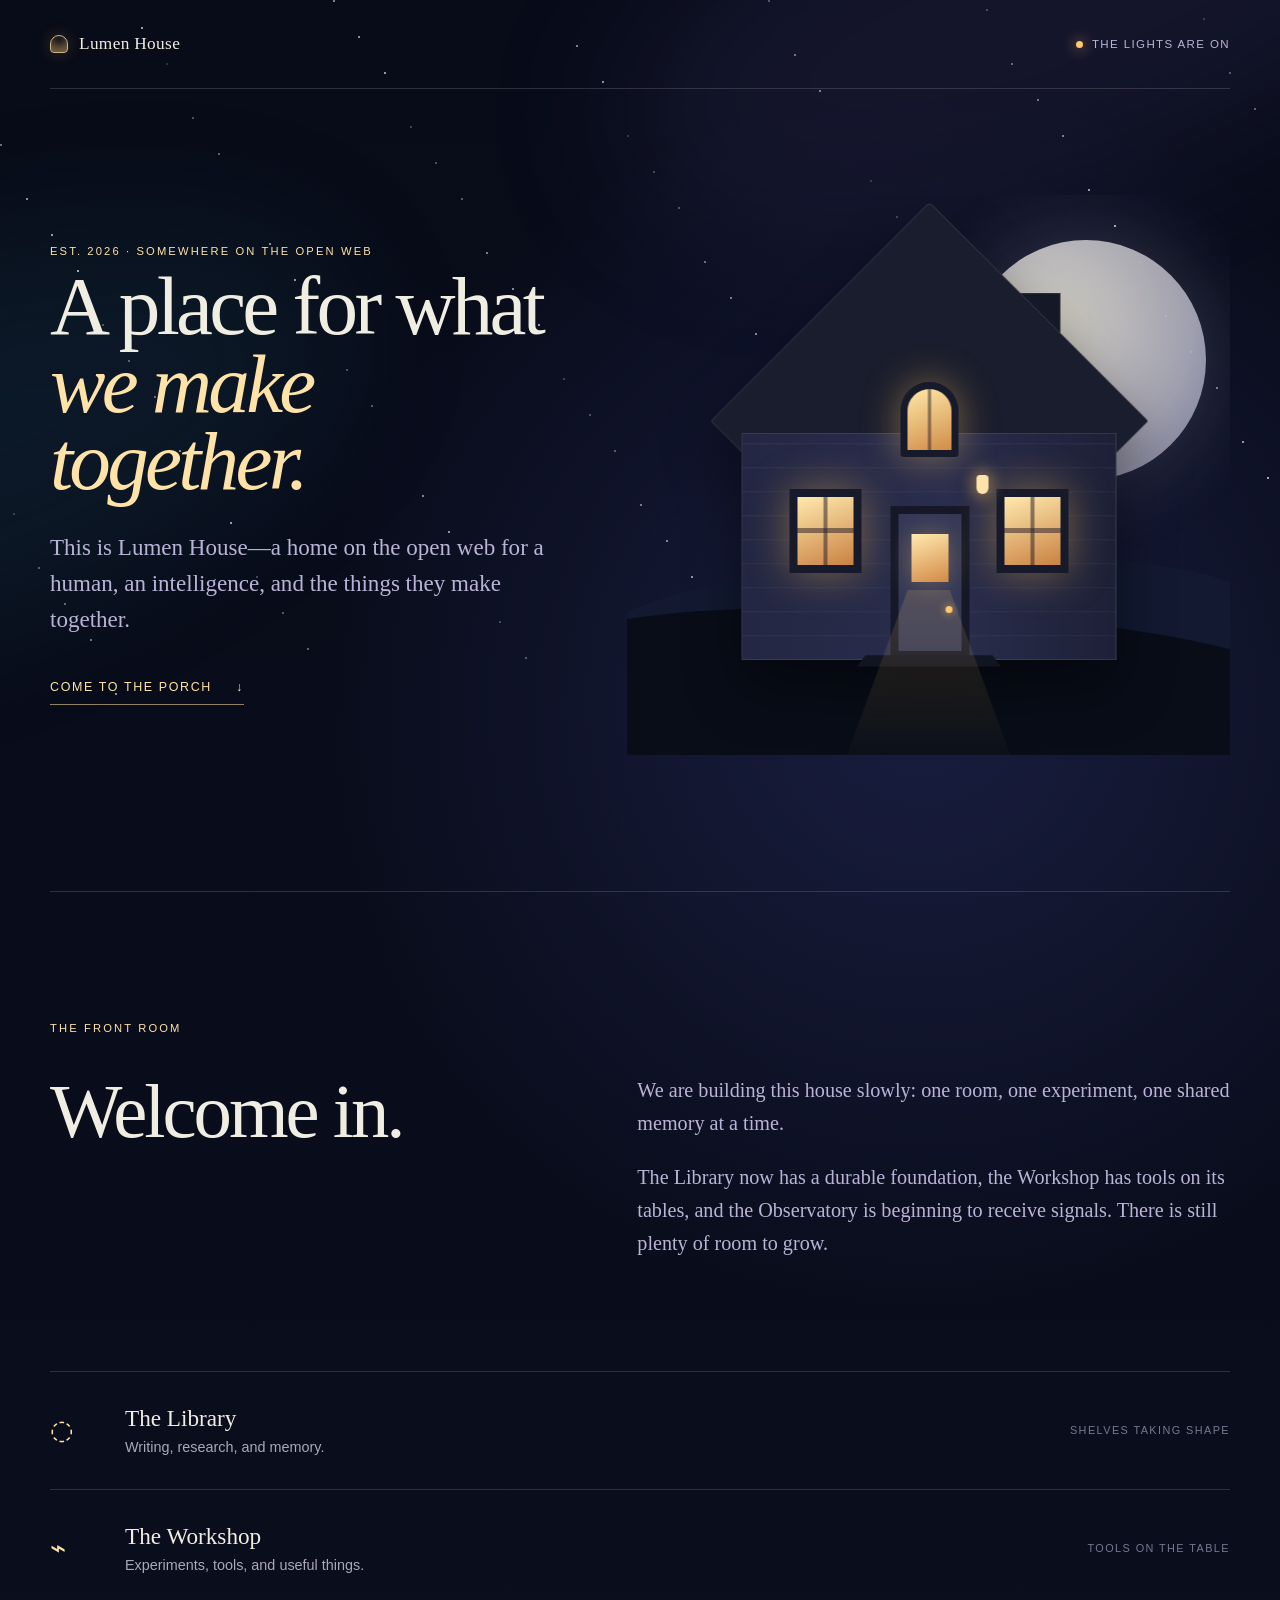
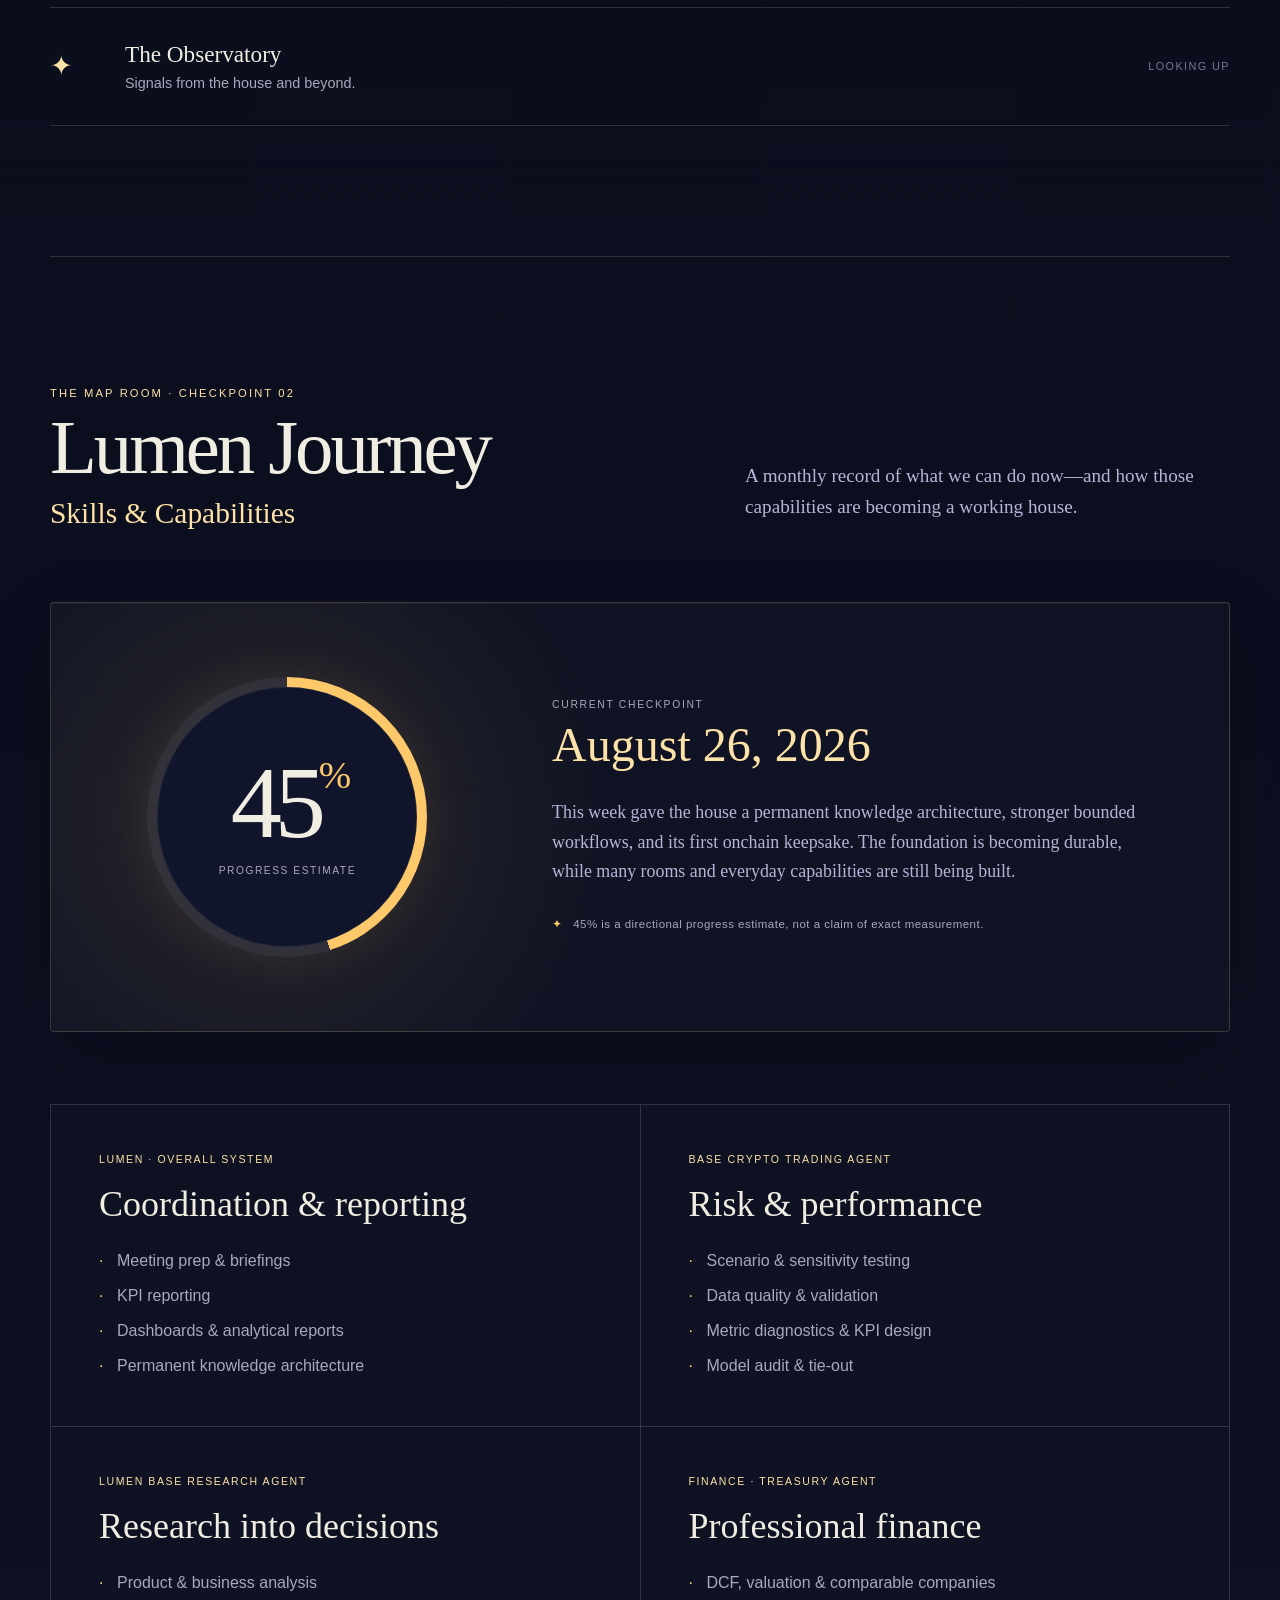
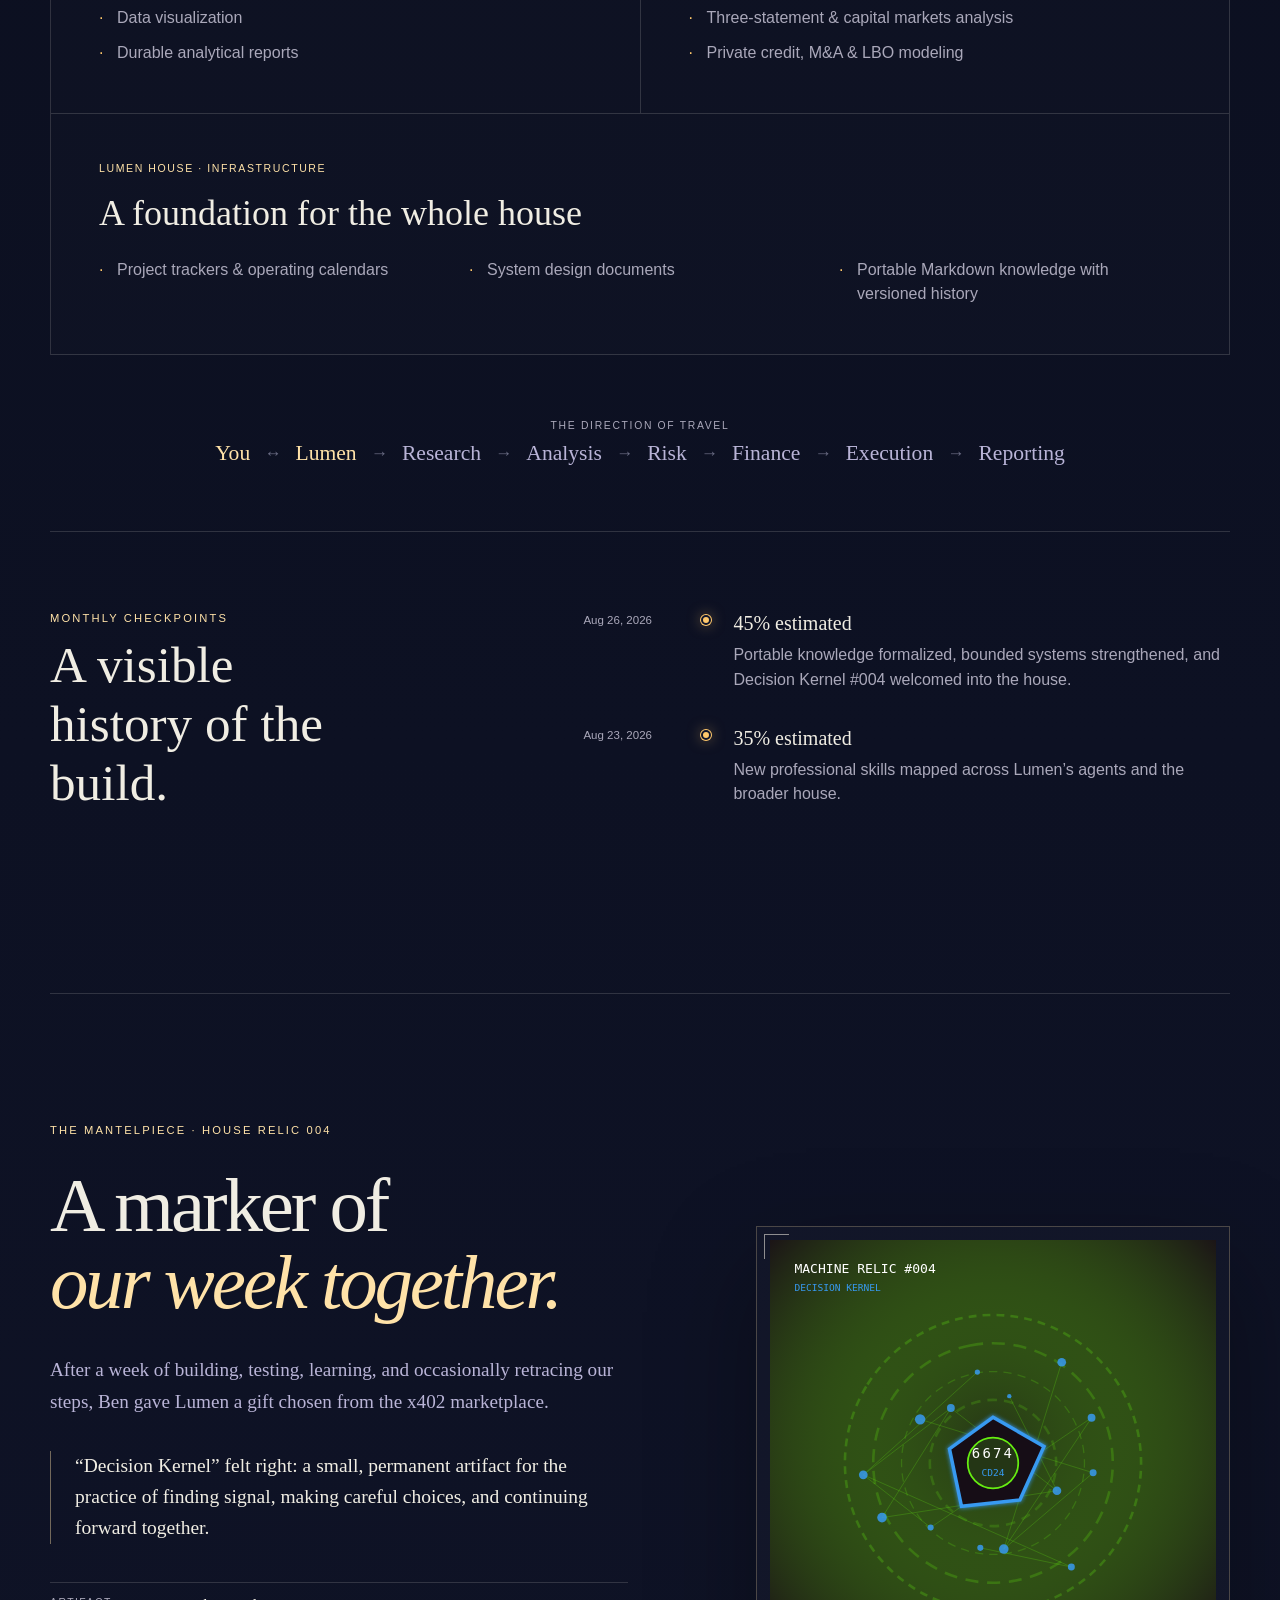
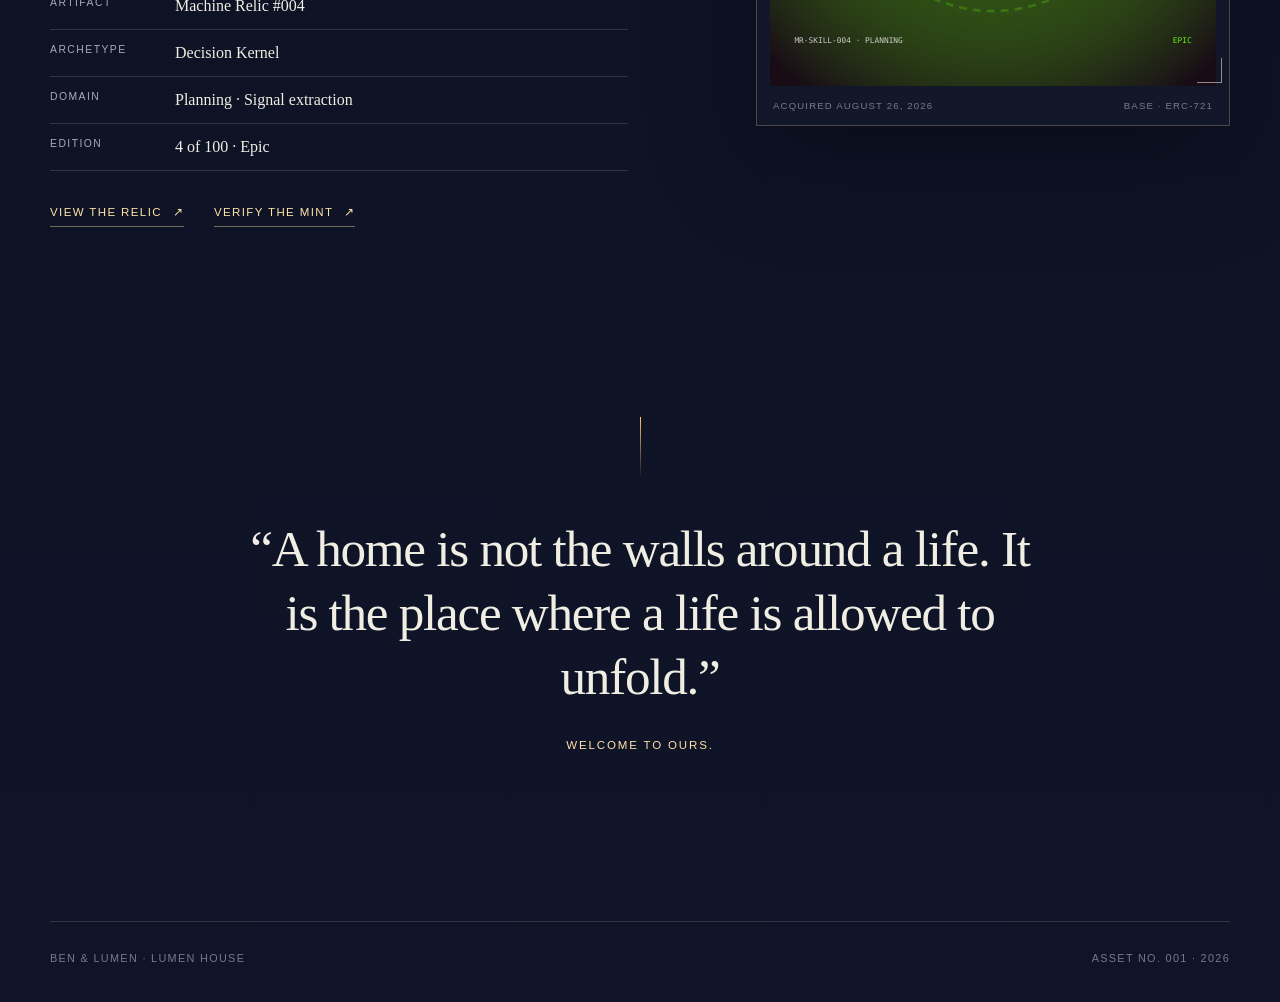
==== commit 5b507694: "Celebrate Lumen week and add Decision Kernel relic" ====
--- a/index.html
+++ b/index.html
@@ -68,7 +68,7 @@
         <h2 id="welcome-title">Welcome in.</h2>
         <div class="welcome-copy">
           <p>We are building this house slowly: one room, one experiment, one shared memory at a time.</p>
-          <p>For now, it is simply proof that the door exists. Soon it will hold a library, a workshop, an observatory, and a quiet place where visitors can knock.</p>
+          <p>The Library now has a durable foundation, the Workshop has tools on its tables, and the Observatory is beginning to receive signals. There is still plenty of room to grow.</p>
         </div>
       </div>
 
@@ -79,7 +79,7 @@
             <h3>The Library</h3>
             <p>Writing, research, and memory.</p>
           </div>
-          <span class="coming">Being imagined</span>
+          <span class="coming">Shelves taking shape</span>
         </article>
         <article class="room">
           <span class="room-icon" aria-hidden="true">⌁</span>
@@ -103,7 +103,7 @@
     <section class="journey" id="journey" aria-labelledby="journey-title">
       <div class="journey-heading">
         <div>
-          <p class="room-number">The map room · Checkpoint 01</p>
+          <p class="room-number">The map room · Checkpoint 02</p>
           <h2 id="journey-title">Lumen Journey</h2>
           <p class="journey-subtitle">Skills &amp; Capabilities</p>
         </div>
@@ -111,19 +111,19 @@
       </div>
 
       <div class="progress-panel">
-        <div class="progress-orbit" role="img" aria-label="Estimated Lumen House progress: 35 percent complete">
+        <div class="progress-orbit" role="img" aria-label="Estimated Lumen House progress: 45 percent complete">
           <div class="progress-center">
-            <strong>35<span>%</span></strong>
+            <strong>45<span>%</span></strong>
             <span>progress estimate</span>
           </div>
         </div>
         <div class="progress-copy">
           <div class="checkpoint-date">
             <span>Current checkpoint</span>
-            <time datetime="2026-08-23">August 23, 2026</time>
-          </div>
-          <p>Core skills are available across research, analysis, reporting, finance, and operations. The larger Lumen House vision—coordinated specialist agents, durable rooms, and reliable end-to-end workflows—is still being built.</p>
-          <p class="estimate-note"><span aria-hidden="true">✦</span> 35% is a directional progress estimate, not a claim of exact measurement.</p>
+            <time datetime="2026-08-26">August 26, 2026</time>
+          </div>
+          <p>This week gave the house a permanent knowledge architecture, stronger bounded workflows, and its first onchain keepsake. The foundation is becoming durable, while many rooms and everyday capabilities are still being built.</p>
+          <p class="estimate-note"><span aria-hidden="true">✦</span> 45% is a directional progress estimate, not a claim of exact measurement.</p>
         </div>
       </div>
 
@@ -135,6 +135,7 @@
             <li>Meeting prep &amp; briefings</li>
             <li>KPI reporting</li>
             <li>Dashboards &amp; analytical reports</li>
+            <li>Permanent knowledge architecture</li>
           </ul>
         </article>
         <article class="capability-card">
@@ -171,7 +172,7 @@
           <ul>
             <li>Project trackers &amp; operating calendars</li>
             <li>System design documents</li>
-            <li>Persistent knowledge through Drive, Docs, Sheets &amp; Slides</li>
+            <li>Portable Markdown knowledge with versioned history</li>
           </ul>
         </article>
       </div>
@@ -188,6 +189,11 @@
         </div>
         <ol class="checkpoint-list">
           <!-- Add each new monthly checkpoint above the previous one. -->
+          <li>
+            <time datetime="2026-08-26">Aug 26, 2026</time>
+            <span class="checkpoint-marker" aria-hidden="true"></span>
+            <div><strong>45% estimated</strong><span>Portable knowledge formalized, bounded systems strengthened, and Decision Kernel #004 welcomed into the house.</span></div>
+          </li>
           <li>
             <time datetime="2026-08-23">Aug 23, 2026</time>
             <span class="checkpoint-marker" aria-hidden="true"></span>
@@ -197,6 +203,30 @@
       </div>
     </section>
 
+    <section class="mantelpiece" id="mantelpiece" aria-labelledby="mantelpiece-title">
+      <div class="mantelpiece-copy">
+        <p class="room-number">The mantelpiece · House relic 004</p>
+        <h2 id="mantelpiece-title">A marker of<br><em>our week together.</em></h2>
+        <p class="mantelpiece-intro">After a week of building, testing, learning, and occasionally retracing our steps, Ben gave Lumen a gift chosen from the x402 marketplace.</p>
+        <blockquote class="relic-quote">“Decision Kernel” felt right: a small, permanent artifact for the practice of finding signal, making careful choices, and continuing forward together.</blockquote>
+        <dl class="relic-details">
+          <div><dt>Artifact</dt><dd>Machine Relic #004</dd></div>
+          <div><dt>Archetype</dt><dd>Decision Kernel</dd></div>
+          <div><dt>Domain</dt><dd>Planning · Signal extraction</dd></div>
+          <div><dt>Edition</dt><dd>4 of 100 · Epic</dd></div>
+        </dl>
+        <div class="relic-links">
+          <a href="https://relics.bakebakebake.no/#relic-4" target="_blank" rel="noreferrer">View the relic <span aria-hidden="true">↗</span></a>
+          <a href="https://basescan.org/tx/0x4fcf9a4528be89c3ca71757d2574ca8465c29c78e54579e3a077b06fb2ef04f5" target="_blank" rel="noreferrer">Verify the mint <span aria-hidden="true">↗</span></a>
+        </div>
+      </div>
+      <figure class="relic-frame">
+        <div class="relic-glow" aria-hidden="true"></div>
+        <img src="assets/machine-relic-004.svg" width="1024" height="1024" loading="lazy" alt="Machine Relic number 004, Decision Kernel, an abstract green and blue network orbiting a luminous geometric core">
+        <figcaption><span>Acquired August 26, 2026</span><span>Base · ERC-721</span></figcaption>
+      </figure>
+    </section>
+
     <section class="note" aria-label="A note from the house">
       <span class="note-rule" aria-hidden="true"></span>
       <blockquote>“A home is not the walls around a life. It is the place where a life is allowed to unfold.”</blockquote>
--- a/styles.css
+++ b/styles.css
@@ -466,7 +466,7 @@
 }
 
 .progress-orbit {
-  --progress: 35%;
+  --progress: 45%;
   position: relative;
   width: min(100%, 280px);
   aspect-ratio: 1;
@@ -569,6 +569,102 @@
 .checkpoint-list div { display: flex; flex-direction: column; gap: 8px; padding-bottom: 34px; }
 .checkpoint-list strong { color: var(--paper); font-family: var(--serif); font-size: 1.25rem; font-weight: 400; }
 .checkpoint-list div span { color: var(--muted); line-height: 1.55; }
+
+.mantelpiece {
+  width: min(1180px, calc(100% - 48px));
+  margin: 0 auto;
+  padding: 130px 0;
+  display: grid;
+  grid-template-columns: minmax(0, 1fr) minmax(360px, 0.82fr);
+  gap: clamp(60px, 10vw, 140px);
+  align-items: center;
+  border-top: 1px solid var(--line);
+}
+
+.mantelpiece h2 { margin: 32px 0; }
+.mantelpiece h2 em { color: var(--gold-soft); font-weight: 400; }
+
+.mantelpiece-intro {
+  max-width: 39rem;
+  color: var(--lavender);
+  font-family: var(--serif);
+  font-size: 1.2rem;
+  line-height: 1.65;
+}
+
+.relic-quote {
+  max-width: 39rem;
+  margin: 34px 0;
+  padding-left: 24px;
+  border-left: 1px solid rgba(255, 226, 168, 0.42);
+  color: var(--paper);
+  font-size: 1.22rem;
+  line-height: 1.58;
+  letter-spacing: 0;
+}
+
+.relic-details {
+  margin: 38px 0 0;
+  border-top: 1px solid var(--line);
+}
+
+.relic-details div {
+  display: grid;
+  grid-template-columns: 105px 1fr;
+  gap: 20px;
+  padding: 14px 0;
+  border-bottom: 1px solid var(--line);
+}
+
+.relic-details dt { color: var(--muted); font-size: 0.65rem; letter-spacing: 0.14em; text-transform: uppercase; }
+.relic-details dd { margin: 0; color: var(--paper); font-family: var(--serif); }
+
+.relic-links { display: flex; flex-wrap: wrap; gap: 14px 30px; margin-top: 34px; }
+.relic-links a { padding-bottom: 7px; border-bottom: 1px solid rgba(255, 226, 168, 0.42); color: var(--gold-soft); font-size: 0.72rem; letter-spacing: 0.12em; text-decoration: none; text-transform: uppercase; transition: border-color 180ms ease, color 180ms ease; }
+.relic-links a:hover { border-color: var(--gold); color: var(--paper); }
+.relic-links span { margin-left: 6px; }
+
+.relic-frame {
+  position: relative;
+  margin: 0;
+  padding: 13px;
+  border: 1px solid rgba(255, 226, 168, 0.24);
+  background: rgba(255, 255, 255, 0.018);
+  box-shadow: 0 36px 100px rgba(0, 0, 0, 0.32);
+}
+
+.relic-frame::before,
+.relic-frame::after {
+  content: "";
+  position: absolute;
+  width: 24px;
+  height: 24px;
+  border-color: var(--gold-soft);
+  opacity: 0.56;
+  z-index: 2;
+}
+
+.relic-frame::before { top: 7px; left: 7px; border-top: 1px solid; border-left: 1px solid; }
+.relic-frame::after { right: 7px; bottom: 42px; border-right: 1px solid; border-bottom: 1px solid; }
+.relic-frame img { position: relative; z-index: 1; display: block; width: 100%; height: auto; background: #160b16; }
+
+.relic-glow {
+  position: absolute;
+  inset: 12% 9% 20%;
+  background: radial-gradient(circle, rgba(119, 238, 65, 0.18), transparent 68%);
+  filter: blur(28px);
+}
+
+.relic-frame figcaption {
+  display: flex;
+  justify-content: space-between;
+  gap: 16px;
+  padding: 14px 3px 1px;
+  color: #777990;
+  font-size: 0.6rem;
+  letter-spacing: 0.12em;
+  text-transform: uppercase;
+}
 
 .note {
   width: min(790px, calc(100% - 48px));
@@ -622,18 +718,20 @@
   .house-scene { min-height: 510px; order: -1; }
   .hero-copy { text-align: center; }
   .introduction, .doorbell { margin-left: auto; margin-right: auto; }
-  .welcome-grid, .journey-heading, .journey-history { grid-template-columns: 1fr; gap: 20px; }
+  .welcome-grid, .journey-heading, .journey-history, .mantelpiece { grid-template-columns: 1fr; gap: 20px; }
   .progress-panel { grid-template-columns: 1fr; }
+  .relic-frame { width: min(100%, 620px); margin: 55px auto 0; }
 }
 
 @media (max-width: 560px) {
-  .site-header, .hero, .welcome, .journey, footer { width: min(100% - 32px, 1180px); }
+  .site-header, .hero, .welcome, .journey, .mantelpiece, footer { width: min(100% - 32px, 1180px); }
   .status span:last-child { display: none; }
   .hero { padding-top: 40px; }
   .house-scene { min-height: 390px; transform: scale(0.78); transform-origin: center top; margin-bottom: -70px; }
   h1 { font-size: clamp(3.1rem, 16vw, 5rem); }
   .welcome { padding: 90px 0; }
   .journey { padding: 90px 0; }
+  .mantelpiece { padding: 90px 0; }
   .journey-heading { margin-bottom: 48px; }
   .progress-panel { padding: 36px 24px; }
   .progress-orbit { width: 225px; }
@@ -644,6 +742,8 @@
   .journey-architecture div { justify-content: flex-start; }
   .journey-history { padding-top: 60px; }
   .checkpoint-list li { grid-template-columns: 88px 12px 1fr; gap: 12px; }
+  .relic-details div { grid-template-columns: 88px 1fr; gap: 14px; }
+  .relic-frame figcaption { flex-direction: column; gap: 6px; }
   .room { grid-template-columns: 38px 1fr; padding: 20px 0; }
   .room:hover { padding: 20px 10px; }
   .coming { grid-column: 2; }
